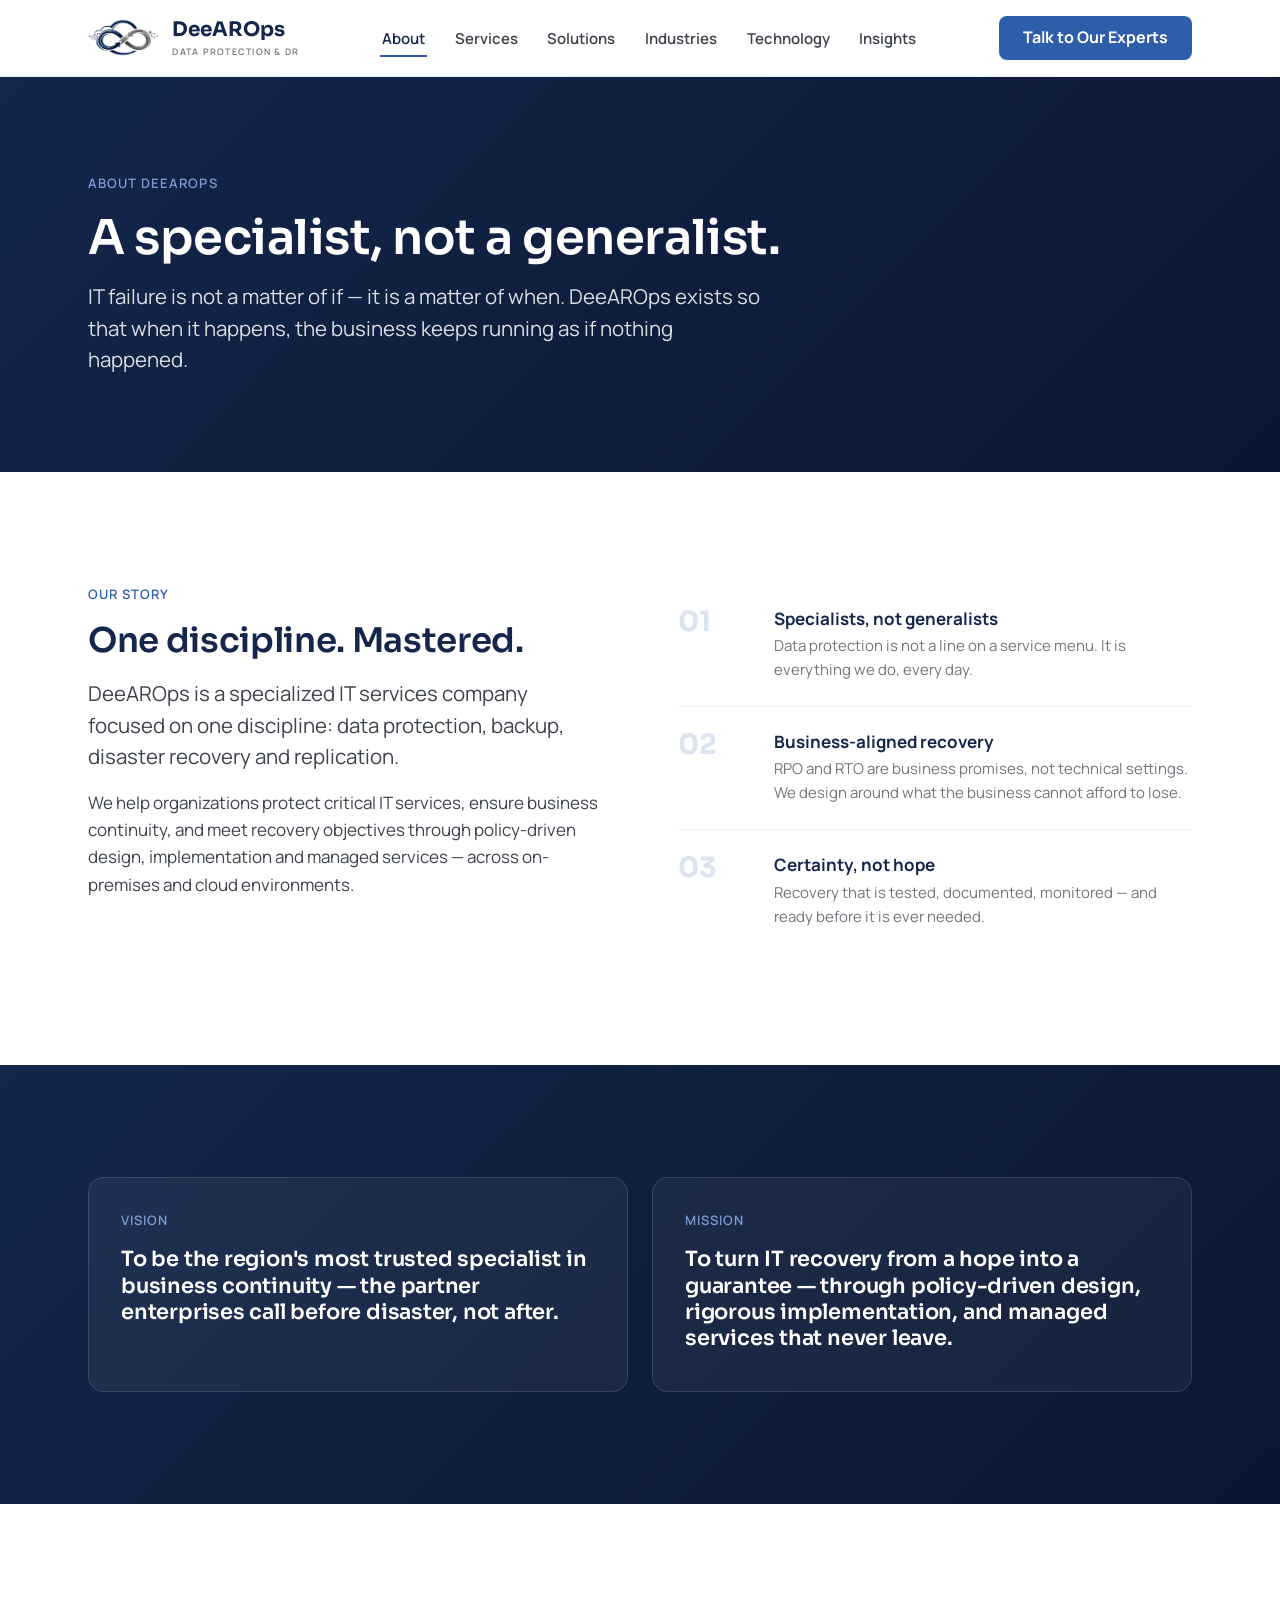
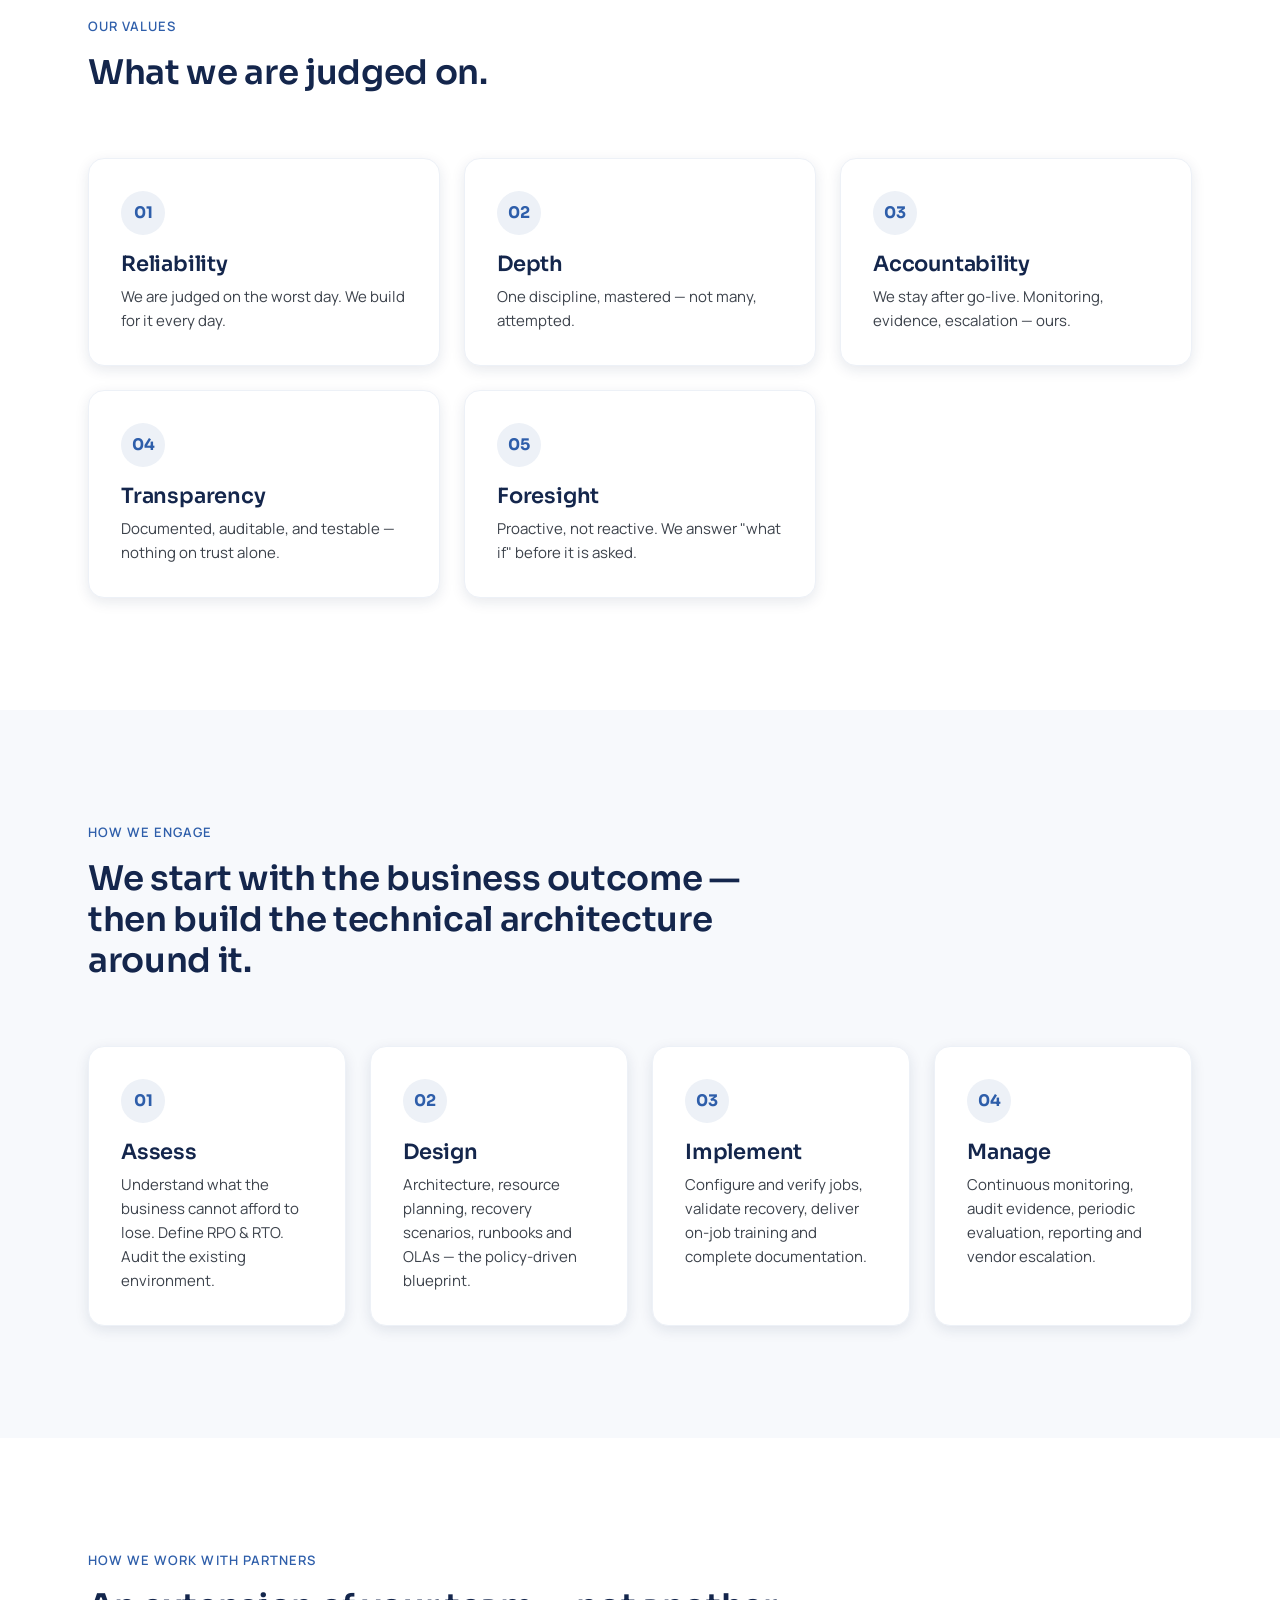
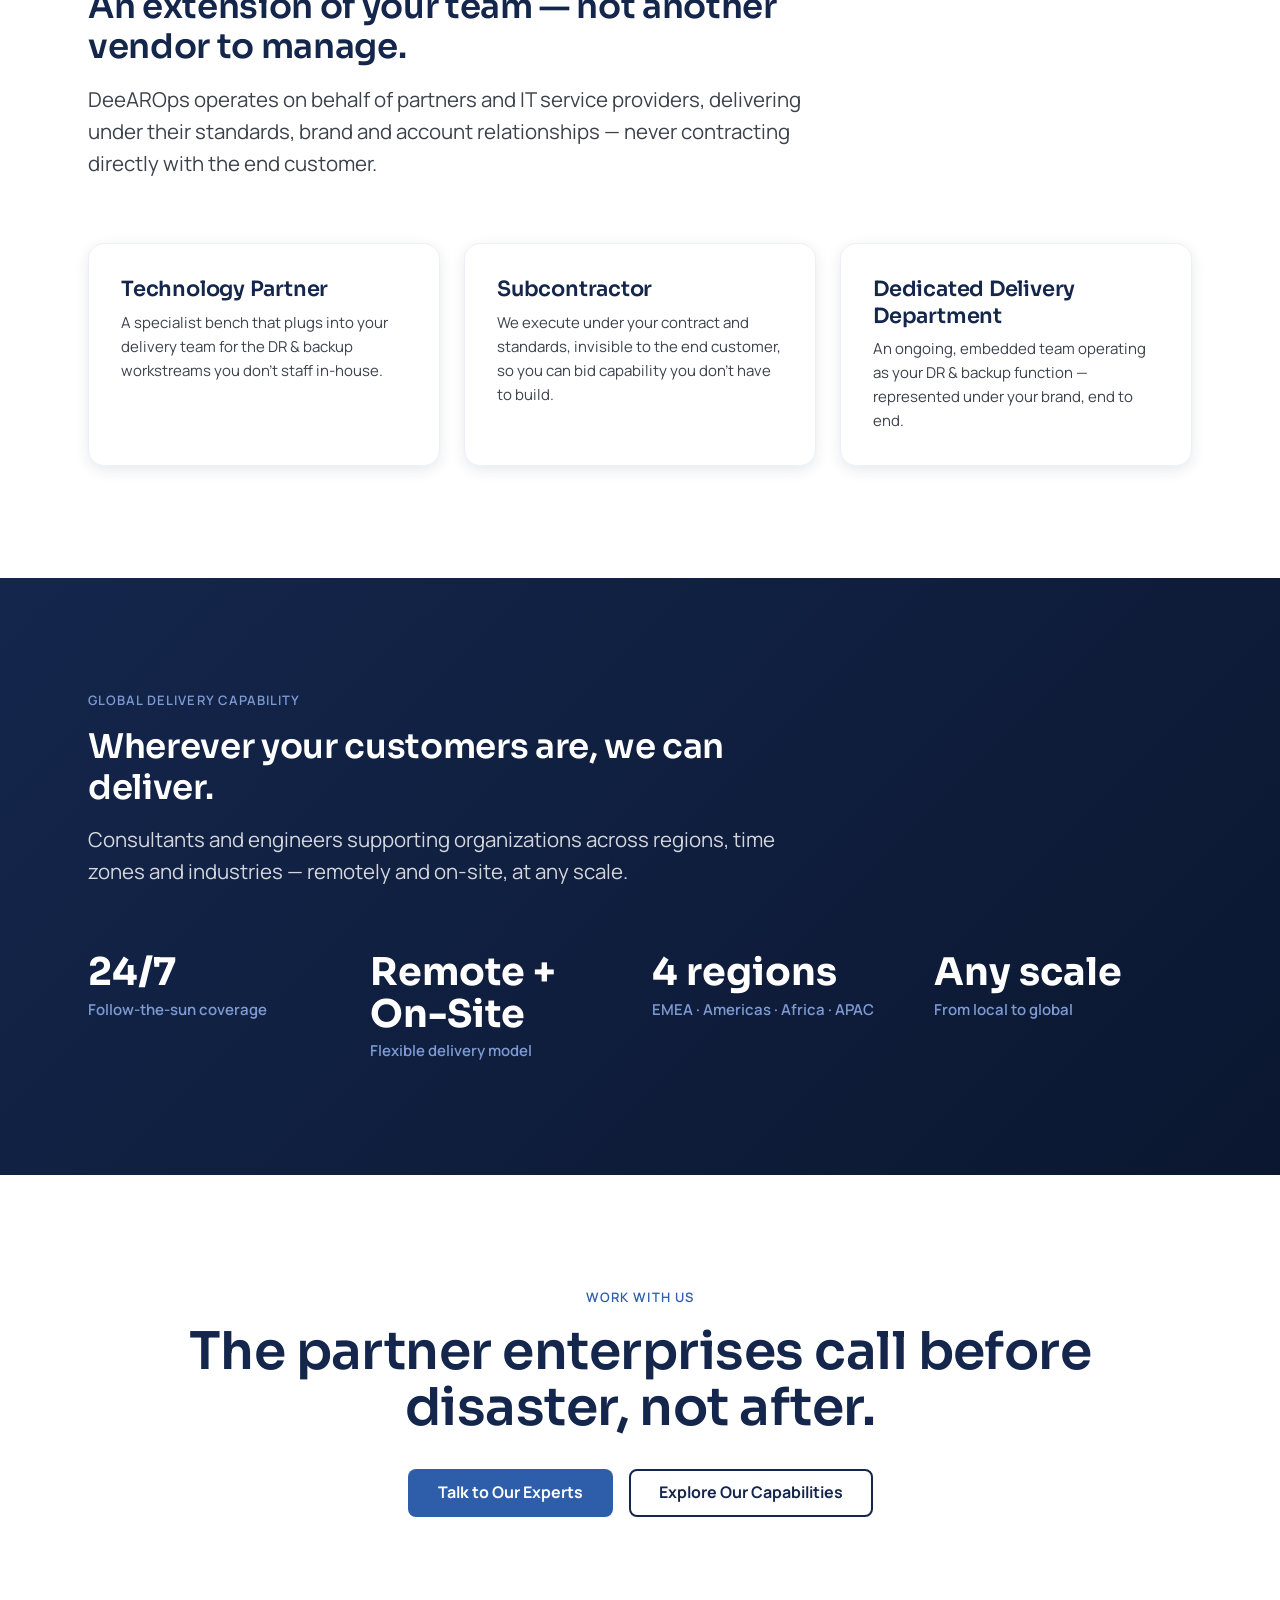
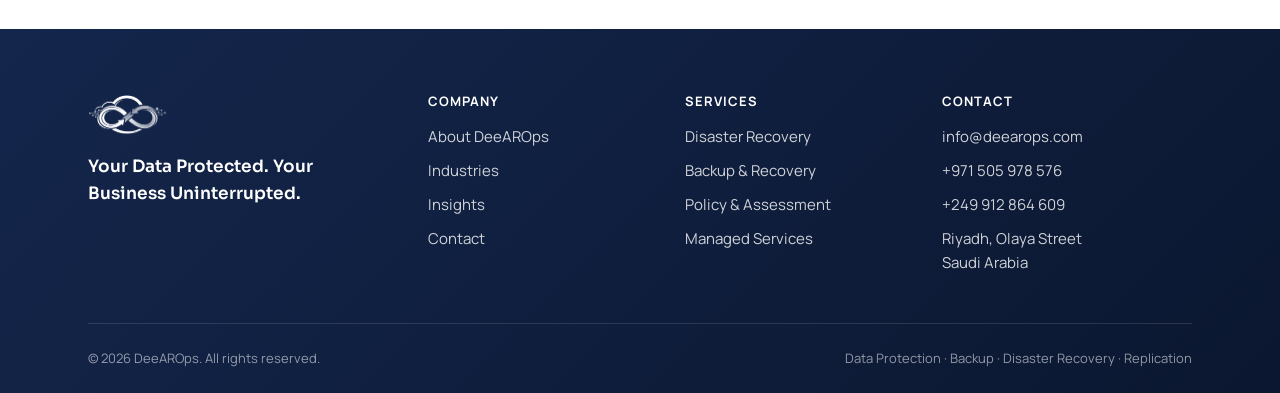
==== about.html @ 9488fcd0 "DeeAROps corporate website — brand-guideline-driven static site 8 pages (Home, About, Services, Solu" ====
<!DOCTYPE html>
<html lang="en">
<head>
<meta charset="utf-8">
<meta name="viewport" content="width=device-width, initial-scale=1">
<title>About DeeAROps — Specialists in Data Protection &amp; Disaster Recovery</title>
<meta name="description" content="DeeAROps does one thing — data protection, backup, disaster recovery and replication — as a vendor-neutral extension of our partners' teams, across regions and time zones.">
<link rel="canonical" href="https://www.deearops.com/about.html">
<meta property="og:type" content="website">
<meta property="og:title" content="About DeeAROps — A specialist, not a generalist">
<meta property="og:description" content="One discipline, mastered. Policy-driven data protection, backup and disaster recovery.">
<meta property="og:url" content="https://www.deearops.com/about.html">
<meta property="og:image" content="https://www.deearops.com/assets/logo-icon.png">
<link rel="icon" type="image/png" sizes="32x32" href="assets/favicon-32.png">
<link rel="apple-touch-icon" href="assets/apple-touch-icon.png">
<link rel="preconnect" href="https://fonts.googleapis.com">
<link rel="preconnect" href="https://fonts.gstatic.com" crossorigin>
<link href="https://fonts.googleapis.com/css2?family=Manrope:wght@400;600;700&family=Sora:wght@500;600;700&display=swap" rel="stylesheet">
<link rel="stylesheet" href="css/main.css">
<script src="js/main.js" defer></script>
</head>
<body>
<a class="skip-link" href="#main">Skip to content</a>

<header class="site-header">
  <div class="container nav-wrap">
    <a class="brand" href="index.html" aria-label="DeeAROps home">
      <img src="assets/logo-mark.png" alt="DeeAROps — infinity cloud logo" width="72" height="40">
      <span><span class="brand-name">DeeAROps</span><span class="brand-tag">Data Protection &amp; DR</span></span>
    </a>
    <nav class="site-nav" id="site-nav" aria-label="Main navigation">
      <ul>
        <li><a href="about.html" aria-current="page">About</a></li>
        <li><a href="services.html">Services</a></li>
        <li><a href="solutions.html">Solutions</a></li>
        <li><a href="industries.html">Industries</a></li>
        <li><a href="technology.html">Technology</a></li>
        <li><a href="insights.html">Insights</a></li>
        <li class="mobile-only"><a href="contact.html">Talk to Our Experts</a></li>
      </ul>
    </nav>
    <div class="nav-cta"><a class="btn btn-primary" href="contact.html">Talk to Our Experts</a></div>
    <button class="nav-toggle" type="button" aria-expanded="false" aria-controls="site-nav" aria-label="Open menu">
      <span class="bar"></span><span class="bar"></span><span class="bar"></span>
    </button>
  </div>
</header>

<main id="main">

  <section class="page-hero on-dark">
    <div class="container">
      <span class="eyebrow">About DeeAROps</span>
      <h1>A specialist, not a generalist.</h1>
      <p class="lead">IT failure is not a matter of if — it is a matter of when. DeeAROps exists so that when it happens, the business keeps running as if nothing happened.</p>
    </div>
  </section>

  <!-- Brand story -->
  <section class="section">
    <div class="container">
      <div class="two-col">
        <div class="reveal">
          <span class="eyebrow">Our story</span>
          <h2>One discipline. Mastered.</h2>
          <p class="lead" style="margin-top:16px;">DeeAROps is a specialized IT services company focused on one discipline: data protection, backup, disaster recovery and replication.</p>
          <p style="margin-top:16px;">We help organizations protect critical IT services, ensure business continuity, and meet recovery objectives through policy-driven design, implementation and managed services — across on-premises and cloud environments.</p>
        </div>
        <div>
          <div class="value-row reveal">
            <div class="idx">01</div>
            <div><h4>Specialists, not generalists</h4>
            <p class="muted" style="margin-top:4px;">Data protection is not a line on a service menu. It is everything we do, every day.</p></div>
          </div>
          <div class="value-row reveal reveal-d1">
            <div class="idx">02</div>
            <div><h4>Business-aligned recovery</h4>
            <p class="muted" style="margin-top:4px;">RPO and RTO are business promises, not technical settings. We design around what the business cannot afford to lose.</p></div>
          </div>
          <div class="value-row reveal reveal-d2">
            <div class="idx">03</div>
            <div><h4>Certainty, not hope</h4>
            <p class="muted" style="margin-top:4px;">Recovery that is tested, documented, monitored — and ready before it is ever needed.</p></div>
          </div>
        </div>
      </div>
    </div>
  </section>

  <!-- Vision & mission -->
  <section class="section band-navy on-dark">
    <div class="container">
      <div class="grid grid-2">
        <div class="card reveal">
          <span class="eyebrow">Vision</span>
          <h3>To be the region's most trusted specialist in business continuity — the partner enterprises call before disaster, not after.</h3>
        </div>
        <div class="card reveal reveal-d1">
          <span class="eyebrow">Mission</span>
          <h3>To turn IT recovery from a hope into a guarantee — through policy-driven design, rigorous implementation, and managed services that never leave.</h3>
        </div>
      </div>
    </div>
  </section>

  <!-- Values -->
  <section class="section">
    <div class="container">
      <div class="section-head reveal">
        <span class="eyebrow">Our values</span>
        <h2>What we are judged on.</h2>
      </div>
      <div class="grid grid-3">
        <div class="card reveal"><div class="step-num">01</div><h3>Reliability</h3><p>We are judged on the worst day. We build for it every day.</p></div>
        <div class="card reveal reveal-d1"><div class="step-num">02</div><h3>Depth</h3><p>One discipline, mastered — not many, attempted.</p></div>
        <div class="card reveal reveal-d2"><div class="step-num">03</div><h3>Accountability</h3><p>We stay after go-live. Monitoring, evidence, escalation — ours.</p></div>
        <div class="card reveal"><div class="step-num">04</div><h3>Transparency</h3><p>Documented, auditable, and testable — nothing on trust alone.</p></div>
        <div class="card reveal reveal-d1"><div class="step-num">05</div><h3>Foresight</h3><p>Proactive, not reactive. We answer "what if" before it is asked.</p></div>
      </div>
    </div>
  </section>

  <!-- Engagement model -->
  <section class="section bg-paper">
    <div class="container">
      <div class="section-head reveal">
        <span class="eyebrow">How we engage</span>
        <h2>We start with the business outcome — then build the technical architecture around it.</h2>
      </div>
      <div class="grid grid-4">
        <div class="card reveal">
          <div class="step-num">01</div><h3>Assess</h3>
          <p>Understand what the business cannot afford to lose. Define RPO &amp; RTO. Audit the existing environment.</p>
        </div>
        <div class="card reveal reveal-d1">
          <div class="step-num">02</div><h3>Design</h3>
          <p>Architecture, resource planning, recovery scenarios, runbooks and OLAs — the policy-driven blueprint.</p>
        </div>
        <div class="card reveal reveal-d2">
          <div class="step-num">03</div><h3>Implement</h3>
          <p>Configure and verify jobs, validate recovery, deliver on-job training and complete documentation.</p>
        </div>
        <div class="card reveal reveal-d3">
          <div class="step-num">04</div><h3>Manage</h3>
          <p>Continuous monitoring, audit evidence, periodic evaluation, reporting and vendor escalation.</p>
        </div>
      </div>
    </div>
  </section>

  <!-- Partner model -->
  <section class="section">
    <div class="container">
      <div class="section-head reveal">
        <span class="eyebrow">How we work with partners</span>
        <h2>An extension of your team — not another vendor to manage.</h2>
        <p class="lead">DeeAROps operates on behalf of partners and IT service providers, delivering under their standards, brand and account relationships — never contracting directly with the end customer.</p>
      </div>
      <div class="grid grid-3">
        <div class="card reveal">
          <h3>Technology Partner</h3>
          <p>A specialist bench that plugs into your delivery team for the DR &amp; backup workstreams you don't staff in-house.</p>
        </div>
        <div class="card reveal reveal-d1">
          <h3>Subcontractor</h3>
          <p>We execute under your contract and standards, invisible to the end customer, so you can bid capability you don't have to build.</p>
        </div>
        <div class="card reveal reveal-d2">
          <h3>Dedicated Delivery Department</h3>
          <p>An ongoing, embedded team operating as your DR &amp; backup function — represented under your brand, end to end.</p>
        </div>
      </div>
    </div>
  </section>

  <!-- Global delivery -->
  <section class="section band-navy on-dark">
    <div class="container">
      <div class="section-head reveal">
        <span class="eyebrow">Global delivery capability</span>
        <h2>Wherever your customers are, we can deliver.</h2>
        <p class="lead">Consultants and engineers supporting organizations across regions, time zones and industries — remotely and on-site, at any scale.</p>
      </div>
      <div class="grid grid-4">
        <div class="reveal"><div class="stat-num">24/7</div><div class="stat-label">Follow-the-sun coverage</div></div>
        <div class="reveal reveal-d1"><div class="stat-num">Remote + On-Site</div><div class="stat-label">Flexible delivery model</div></div>
        <div class="reveal reveal-d2"><div class="stat-num">4 regions</div><div class="stat-label">EMEA · Americas · Africa · APAC</div></div>
        <div class="reveal reveal-d3"><div class="stat-num">Any scale</div><div class="stat-label">From local to global</div></div>
      </div>
    </div>
  </section>

  <!-- Final CTA -->
  <section class="section cta-band">
    <div class="container reveal">
      <span class="eyebrow">Work with us</span>
      <h2 class="display">The partner enterprises call before disaster, not after.</h2>
      <div class="hero-ctas">
        <a class="btn btn-primary" href="contact.html">Talk to Our Experts</a>
        <a class="btn btn-secondary" href="services.html">Explore Our Capabilities</a>
      </div>
    </div>
  </section>

</main>

<footer class="site-footer">
  <div class="container">
    <div class="footer-main">
      <div class="footer-brand">
        <img src="assets/logo-mark-white.png" alt="DeeAROps logo" width="80" height="44">
        <p class="tagline">Your Data Protected. Your Business Uninterrupted.</p>
      </div>
      <nav class="footer-col" aria-label="Company">
        <h4>Company</h4>
        <ul>
          <li><a href="about.html">About DeeAROps</a></li>
          <li><a href="industries.html">Industries</a></li>
          <li><a href="insights.html">Insights</a></li>
          <li><a href="contact.html">Contact</a></li>
        </ul>
      </nav>
      <nav class="footer-col" aria-label="Services">
        <h4>Services</h4>
        <ul>
          <li><a href="services.html#disaster-recovery">Disaster Recovery</a></li>
          <li><a href="services.html#backup-recovery">Backup &amp; Recovery</a></li>
          <li><a href="services.html#service-levels">Policy &amp; Assessment</a></li>
          <li><a href="services.html#sla">Managed Services</a></li>
        </ul>
      </nav>
      <div class="footer-col">
        <h4>Contact</h4>
        <ul>
          <li><a href="mailto:info@deearops.com">info@deearops.com</a></li>
          <li><a href="tel:+971505978576">+971 505 978 576</a></li>
          <li><a href="tel:+249912864609">+249 912 864 609</a></li>
          <li>Riyadh, Olaya Street<br>Saudi Arabia</li>
        </ul>
      </div>
    </div>
    <div class="footer-bottom">
      <span>© 2026 DeeAROps. All rights reserved.</span>
      <span>Data Protection · Backup · Disaster Recovery · Replication</span>
    </div>
  </div>
</footer>
</body>
</html>
---- css/main.css ----
/* ==========================================================================
   DeeAROps — main.css
   Design tokens sourced from DeeAROps Brand Guidelines v1.1 (authoritative).
   Colors, type (Sora/Manrope), 8-pt spacing, radii, shadows, gradient rules.
   ========================================================================== */

:root {
  /* Primary palette */
  --navy: #14264C;
  --midnight: #0B1730;
  --steel: #71767C;
  /* Secondary & accent */
  --horizon: #2E5EAA;
  --horizon-dark: #274F90;
  --sky-steel: #7E9BD4;
  --cloud-blue: #DCE4F0;
  /* Neutrals */
  --ink: #10151F;
  --graphite: #3C424B;
  --silver: #9AA1AC;
  --mist: #EDF1F7;
  --paper: #F7F9FC;
  --white: #FFFFFF;

  /* The only permitted gradient: navy depth, 135deg */
  --grad-navy: linear-gradient(135deg, #14264C 0%, #0B1730 100%);

  /* Soft navy-tinted shadow */
  --shadow: 0 10px 30px rgba(20, 38, 76, 0.12);
  --shadow-sm: 0 4px 14px rgba(20, 38, 76, 0.10);

  /* Corner radius: 8 controls / 16 cards / 24 feature panels */
  --r-sm: 8px;
  --r-md: 16px;
  --r-lg: 24px;

  /* 8-point spacing scale */
  --s-1: 8px;  --s-2: 16px; --s-3: 24px; --s-4: 32px;
  --s-6: 48px; --s-8: 64px; --s-12: 96px;

  /* Type */
  --font-head: "Sora", "Segoe UI", "Helvetica Neue", sans-serif;
  --font-body: "Manrope", "Segoe UI", "Helvetica Neue", sans-serif;

  --fs-display: clamp(2.625rem, 5.5vw, 4.25rem);
  --fs-h1: clamp(2.125rem, 4vw, 3rem);
  --fs-h2: clamp(1.625rem, 2.8vw, 2.125rem);
  --fs-h3: 1.3125rem;
  --fs-h4: 1.0625rem;
  --fs-lead: clamp(1.125rem, 1.6vw, 1.3125rem);
  --fs-body: 1.0625rem;
  --fs-small: 0.9375rem;
  --fs-caption: 0.8125rem;

  --container: 1200px;
  --nav-h: 76px;
}

/* ---------- Reset ---------- */
*, *::before, *::after { box-sizing: border-box; }
* { margin: 0; }
html { scroll-behavior: smooth; }
body {
  font-family: var(--font-body);
  font-size: var(--fs-body);
  line-height: 1.6;
  color: var(--graphite);
  background: var(--white);
  -webkit-font-smoothing: antialiased;
  text-rendering: optimizeLegibility;
}
img, svg { display: block; max-width: 100%; }
a { color: var(--horizon); text-decoration: none; }
a:hover { text-decoration: underline; text-underline-offset: 3px; }
button { font: inherit; cursor: pointer; }
:focus-visible {
  outline: 3px solid var(--horizon);
  outline-offset: 2px;
  border-radius: 2px;
}

.skip-link {
  position: absolute; left: -999px; top: 0; z-index: 200;
  background: var(--navy); color: #fff; padding: 12px 20px;
  border-radius: 0 0 var(--r-sm) 0;
}
.skip-link:focus { left: 0; }

/* ---------- Typography ---------- */
h1, h2, h3, .display {
  font-family: var(--font-head);
  font-weight: 600;
  color: var(--navy);
  letter-spacing: -0.01em;
}
.display { font-size: var(--fs-display); line-height: 1.08; }
h1 { font-size: var(--fs-h1); line-height: 1.15; }
h2 { font-size: var(--fs-h2); line-height: 1.2; }
h3 { font-size: var(--fs-h3); line-height: 1.25; }
h4 {
  font-family: var(--font-body);
  font-weight: 700;
  font-size: var(--fs-h4);
  line-height: 1.3;
  color: var(--navy);
}
p.lead { font-size: var(--fs-lead); line-height: 1.55; color: var(--graphite); }
.eyebrow {
  font-family: var(--font-body);
  font-weight: 600;
  font-size: var(--fs-caption);
  letter-spacing: 0.08em;
  text-transform: uppercase;
  color: var(--horizon);
  display: block;
  margin-bottom: var(--s-2);
}
.on-dark .eyebrow { color: var(--sky-steel); }
.on-dark h1, .on-dark h2, .on-dark h3, .on-dark .display, .on-dark h4 { color: #fff; }
.on-dark p { color: rgba(255, 255, 255, 0.82); }
.muted { color: var(--steel); font-size: var(--fs-small); }

/* ---------- Layout ---------- */
.container {
  max-width: var(--container);
  margin-inline: auto;
  padding-inline: clamp(20px, 4vw, 48px);
}
.section { padding-block: clamp(64px, 9vw, 112px); }
.section-head { max-width: 720px; margin-bottom: clamp(40px, 6vw, 64px); }
.section-head.center { margin-inline: auto; text-align: center; }
.section-head h2 + p, .section-head h1 + p { margin-top: var(--s-2); }
.bg-paper { background: var(--paper); }
.bg-mist { background: var(--mist); }
.band-navy { background: var(--grad-navy); color: #fff; }

.grid { display: grid; gap: var(--s-3); }
.grid-2 { grid-template-columns: repeat(2, 1fr); }
.grid-3 { grid-template-columns: repeat(3, 1fr); }
.grid-4 { grid-template-columns: repeat(4, 1fr); }
@media (max-width: 980px) {
  .grid-3, .grid-4 { grid-template-columns: repeat(2, 1fr); }
}
@media (max-width: 640px) {
  .grid-2, .grid-3, .grid-4 { grid-template-columns: 1fr; }
}

/* ---------- Buttons ---------- */
.btn {
  display: inline-flex;
  align-items: center;
  justify-content: center;
  gap: 10px;
  min-height: 48px;
  padding: 12px 28px;
  border-radius: var(--r-sm);
  border: 2px solid transparent;
  font-family: var(--font-body);
  font-weight: 700;
  font-size: 1rem;
  line-height: 1.2;
  text-decoration: none;
  transition: background-color 0.2s ease, border-color 0.2s ease,
              color 0.2s ease, transform 0.2s ease, box-shadow 0.2s ease;
}
.btn:hover { text-decoration: none; transform: translateY(-1px); }
.btn:active { transform: translateY(0); }
.btn-primary { background: var(--horizon); color: #fff; }
.btn-primary:hover { background: var(--horizon-dark); box-shadow: var(--shadow-sm); }
.btn-secondary { border-color: var(--navy); color: var(--navy); background: transparent; }
.btn-secondary:hover { background: var(--navy); color: #fff; }
.on-dark .btn-primary { background: #fff; color: var(--navy); }
.on-dark .btn-primary:hover { background: var(--cloud-blue); }
.on-dark .btn-secondary { border-color: rgba(255,255,255,0.6); color: #fff; }
.on-dark .btn-secondary:hover { background: rgba(255,255,255,0.1); border-color: #fff; }
.text-link {
  font-weight: 700;
  color: var(--horizon);
  display: inline-flex;
  align-items: center;
  gap: 6px;
}
.text-link .arr { transition: transform 0.2s ease; }
.text-link:hover .arr { transform: translateX(4px); }

/* ---------- Header / navigation ---------- */
.site-header {
  position: sticky;
  top: 0;
  z-index: 100;
  background: rgba(255, 255, 255, 0.94);
  backdrop-filter: blur(10px);
  border-bottom: 1px solid var(--mist);
}
.nav-wrap {
  display: flex;
  align-items: center;
  justify-content: space-between;
  gap: var(--s-3);
  min-height: var(--nav-h);
}
.brand {
  display: flex;
  align-items: center;
  gap: 12px;
  text-decoration: none;
}
.brand:hover { text-decoration: none; }
.brand img { height: 40px; width: auto; }
.brand-name {
  font-family: var(--font-head);
  font-weight: 700;
  font-size: 1.25rem;
  color: var(--navy);
  line-height: 1.1;
}
.brand-tag {
  display: block;
  font-family: var(--font-body);
  font-size: 0.5625rem;
  font-weight: 600;
  letter-spacing: 0.14em;
  color: var(--steel);
  text-transform: uppercase;
  margin-top: 2px;
}
.site-nav ul {
  display: flex;
  align-items: center;
  gap: clamp(16px, 2vw, 32px);
  list-style: none;
  padding: 0;
}
.site-nav a {
  font-weight: 600;
  font-size: 0.9375rem;
  color: var(--graphite);
  padding: 8px 2px;
}
.site-nav a:hover { color: var(--navy); text-decoration: none; }
.site-nav a[aria-current="page"] {
  color: var(--navy);
  box-shadow: inset 0 -2px 0 var(--horizon);
}
.nav-cta { white-space: nowrap; }
.nav-cta .btn { min-height: 44px; padding: 10px 22px; }
.mobile-only { display: none; }
.nav-toggle {
  display: none;
  background: none;
  border: 0;
  padding: 10px;
  border-radius: var(--r-sm);
}
.nav-toggle .bar {
  display: block;
  width: 24px;
  height: 2px;
  background: var(--navy);
  margin: 5px 0;
  transition: transform 0.25s ease, opacity 0.25s ease;
}

@media (max-width: 1080px) {
  .mobile-only { display: block; }
  .nav-toggle { display: block; }
  .site-nav {
    position: fixed;
    inset: var(--nav-h) 0 0 0;
    background: var(--grad-navy);
    display: none;
    padding: var(--s-4) clamp(20px, 6vw, 48px);
    overflow-y: auto;
  }
  .site-nav.open { display: block; }
  .site-nav ul { flex-direction: column; align-items: flex-start; gap: 4px; }
  .site-nav li { width: 100%; border-bottom: 1px solid rgba(255,255,255,0.08); }
  .site-nav a {
    display: block;
    width: 100%;
    padding: 16px 4px;
    color: #fff;
    font-family: var(--font-head);
    font-size: 1.25rem;
  }
  .site-nav a:hover, .site-nav a[aria-current="page"] { color: var(--sky-steel); box-shadow: none; }
  .nav-open .nav-toggle .bar:nth-child(1) { transform: translateY(7px) rotate(45deg); }
  .nav-open .nav-toggle .bar:nth-child(2) { opacity: 0; }
  .nav-open .nav-toggle .bar:nth-child(3) { transform: translateY(-7px) rotate(-45deg); }
  .nav-open { overflow: hidden; }
}
@media (max-width: 560px) {
  .nav-cta { display: none; }
  .brand-tag { display: none; }
}

/* ---------- Hero ---------- */
.hero {
  position: relative;
  background: var(--grad-navy);
  color: #fff;
  overflow: hidden;
}
.hero-inner {
  position: relative;
  z-index: 2;
  display: grid;
  grid-template-columns: minmax(0, 1.1fr) minmax(0, 0.9fr);
  align-items: center;
  gap: clamp(32px, 5vw, 64px);
  padding-block: clamp(72px, 10vw, 128px);
}
.hero .display { color: #fff; }
.hero p.lead { color: rgba(255, 255, 255, 0.85); margin-top: var(--s-3); max-width: 560px; }
.hero-ctas { display: flex; flex-wrap: wrap; gap: var(--s-2); margin-top: var(--s-4); }
.hero-eyebrow {
  color: var(--sky-steel);
  font-weight: 600;
  font-size: var(--fs-caption);
  letter-spacing: 0.1em;
  text-transform: uppercase;
  margin-bottom: var(--s-2);
  display: block;
}
.hero-visual { position: relative; min-height: 320px; }
.hero-visual svg { width: 100%; height: auto; }
@media (max-width: 900px) {
  .hero-inner { grid-template-columns: 1fr; }
  .hero-visual { display: none; }
}

/* Hero network animation (CSS-driven, honors reduced motion) */
.net-line {
  stroke: var(--sky-steel);
  stroke-opacity: 0.35;
  stroke-width: 1.5;
  fill: none;
}
.net-flow {
  stroke: #fff;
  stroke-width: 1.5;
  fill: none;
  stroke-dasharray: 10 140;
  stroke-linecap: round;
  animation: flow 4.5s linear infinite;
}
.net-flow.f2 { animation-delay: -1.6s; }
.net-flow.f3 { animation-delay: -3.1s; }
@keyframes flow { to { stroke-dashoffset: -150; } }
.net-node { fill: var(--midnight); stroke: var(--sky-steel); stroke-width: 1.5; }
.net-node-core { fill: var(--horizon); stroke: #fff; }
.net-pulse {
  fill: none;
  stroke: var(--sky-steel);
  stroke-width: 1;
  opacity: 0;
  transform-origin: center;
  transform-box: fill-box;
  animation: pulse 3.6s ease-out infinite;
}
.net-pulse.p2 { animation-delay: 1.2s; }
.net-pulse.p3 { animation-delay: 2.4s; }
@keyframes pulse {
  0% { opacity: 0.7; transform: scale(0.4); }
  70%, 100% { opacity: 0; transform: scale(2.2); }
}
.net-label { font-family: var(--font-body); font-size: 10px; font-weight: 600; letter-spacing: 0.08em; fill: var(--sky-steel); }

/* Stats strip */
.stats-strip {
  position: relative;
  z-index: 2;
  border-top: 1px solid rgba(255, 255, 255, 0.12);
}
.stats-strip .grid { padding-block: var(--s-4); gap: var(--s-3); }
.stat-num {
  font-family: var(--font-head);
  font-weight: 700;
  font-size: clamp(1.75rem, 3vw, 2.375rem);
  color: #fff;
  line-height: 1.1;
}
.stat-label { color: var(--sky-steel); font-size: var(--fs-small); font-weight: 600; margin-top: 4px; }
.stat-sub { color: rgba(255,255,255,0.6); font-size: var(--fs-caption); }

/* ---------- Cards ---------- */
.card {
  background: var(--white);
  border: 1px solid var(--mist);
  border-radius: var(--r-md);
  padding: var(--s-4);
  box-shadow: var(--shadow-sm);
  transition: transform 0.25s ease, box-shadow 0.25s ease, border-color 0.25s ease;
}
.card:hover { transform: translateY(-4px); box-shadow: var(--shadow); border-color: var(--cloud-blue); }
.card h3, .card h4 { margin-bottom: var(--s-1); }
.card p { font-size: var(--fs-small); }
.card .text-link { margin-top: var(--s-2); font-size: var(--fs-small); }
.card-icon {
  width: 48px;
  height: 48px;
  border-radius: var(--r-sm);
  background: var(--mist);
  color: var(--navy);
  display: grid;
  place-items: center;
  margin-bottom: var(--s-2);
}
.card-icon svg { width: 26px; height: 26px; stroke: currentColor; }
.feature-panel {
  background: var(--paper);
  border: 1px solid var(--mist);
  border-radius: var(--r-lg);
  padding: clamp(24px, 4vw, 48px);
}
.on-dark .card {
  background: rgba(255, 255, 255, 0.05);
  border-color: rgba(255, 255, 255, 0.12);
  box-shadow: none;
}
.on-dark .card p { color: rgba(255, 255, 255, 0.78); }

/* Numbered step */
.step-num {
  font-family: var(--font-head);
  font-weight: 700;
  font-size: 1rem;
  color: var(--horizon);
  background: var(--mist);
  width: 44px;
  height: 44px;
  border-radius: 50%;
  display: grid;
  place-items: center;
  margin-bottom: var(--s-2);
}
.on-dark .step-num { background: rgba(255,255,255,0.1); color: var(--sky-steel); }

/* Value / numbered list rows */
.value-row {
  display: grid;
  grid-template-columns: 72px 1fr;
  gap: var(--s-3);
  padding-block: var(--s-3);
  border-bottom: 1px solid var(--mist);
}
.value-row:last-child { border-bottom: 0; }
.value-row .idx {
  font-family: var(--font-head);
  font-weight: 700;
  font-size: 1.75rem;
  color: var(--cloud-blue);
  line-height: 1;
}

/* ---------- Tabs ---------- */
.tabs { border-bottom: 2px solid var(--mist); display: flex; gap: 4px; flex-wrap: wrap; }
.tab-btn {
  background: none;
  border: 0;
  border-bottom: 3px solid transparent;
  margin-bottom: -2px;
  padding: 12px 18px;
  font-weight: 700;
  font-size: var(--fs-small);
  color: var(--steel);
  min-height: 48px;
  transition: color 0.2s ease, border-color 0.2s ease;
}
.tab-btn:hover { color: var(--navy); }
.tab-btn[aria-selected="true"] { color: var(--navy); border-bottom-color: var(--horizon); }
.tab-panel { padding-top: var(--s-4); }
.tab-panel[hidden] { display: none; }

/* ---------- Tables ---------- */
.table-wrap { overflow-x: auto; border-radius: var(--r-md); border: 1px solid var(--mist); box-shadow: var(--shadow-sm); }
table { border-collapse: collapse; width: 100%; min-width: 560px; background: #fff; }
caption { text-align: left; padding: var(--s-2); font-weight: 700; color: var(--navy); font-family: var(--font-head); }
th, td { text-align: left; padding: 14px 18px; font-size: var(--fs-small); }
thead th {
  background: var(--navy);
  color: #fff;
  font-family: var(--font-body);
  font-weight: 700;
  font-size: var(--fs-caption);
  letter-spacing: 0.06em;
  text-transform: uppercase;
}
tbody tr:nth-child(even) { background: var(--paper); }
tbody th { font-weight: 700; color: var(--navy); }
td { color: var(--graphite); }
.status { display: inline-flex; align-items: center; gap: 8px; font-weight: 600; }
.status::before { content: ""; width: 8px; height: 8px; border-radius: 50%; background: var(--horizon); }
.check-list { list-style: none; padding: 0; }
.check-list li { padding: 6px 0 6px 30px; position: relative; font-size: var(--fs-small); }
.check-list li::before {
  content: "";
  position: absolute;
  left: 2px;
  top: 12px;
  width: 14px;
  height: 8px;
  border-left: 2.5px solid var(--horizon);
  border-bottom: 2.5px solid var(--horizon);
  transform: rotate(-45deg);
}

/* ---------- Tech badges (typographic, per brand rules) ---------- */
.badge-grid { display: flex; flex-wrap: wrap; gap: 12px; }
.tech-badge {
  display: inline-flex;
  align-items: center;
  gap: 10px;
  background: #fff;
  border: 1px solid var(--cloud-blue);
  border-radius: var(--r-sm);
  padding: 8px 14px 8px 8px;
  font-size: var(--fs-small);
  font-weight: 600;
  color: var(--graphite);
}
.tech-badge .abbr {
  font-family: var(--font-head);
  font-weight: 700;
  font-size: 0.75rem;
  color: #fff;
  background: var(--navy);
  border-radius: 6px;
  min-width: 38px;
  height: 32px;
  display: inline-grid;
  place-items: center;
  padding-inline: 6px;
}
.pill {
  display: inline-block;
  background: var(--mist);
  color: var(--navy);
  font-weight: 700;
  font-size: var(--fs-caption);
  border-radius: 999px;
  padding: 6px 14px;
}

/* ---------- Forms ---------- */
.form-grid { display: grid; grid-template-columns: 1fr 1fr; gap: var(--s-3); }
.form-field.full { grid-column: 1 / -1; }
@media (max-width: 640px) { .form-grid { grid-template-columns: 1fr; } }
.form-field label {
  display: block;
  font-weight: 700;
  font-size: var(--fs-small);
  color: var(--navy);
  margin-bottom: 8px;
}
.form-field .req { color: var(--horizon); }
.form-field input,
.form-field select,
.form-field textarea {
  width: 100%;
  border: 1.5px solid var(--cloud-blue);
  border-radius: var(--r-sm);
  background: #fff;
  padding: 13px 16px;
  font: inherit;
  font-size: 1rem;
  color: var(--ink);
  transition: border-color 0.2s ease, box-shadow 0.2s ease;
}
.form-field input:focus,
.form-field select:focus,
.form-field textarea:focus {
  outline: none;
  border-color: var(--horizon);
  box-shadow: 0 0 0 3px rgba(46, 94, 170, 0.18);
}
.form-field input[aria-invalid="true"],
.form-field select[aria-invalid="true"],
.form-field textarea[aria-invalid="true"] { border-color: #B3261E; }
.field-error {
  display: none;
  color: #B3261E;
  font-size: var(--fs-caption);
  font-weight: 600;
  margin-top: 6px;
}
.field-error.visible { display: block; }
.form-note { font-size: var(--fs-caption); color: var(--steel); }
.form-status {
  display: none;
  border-radius: var(--r-sm);
  padding: 16px 20px;
  font-weight: 600;
  font-size: var(--fs-small);
  margin-top: var(--s-3);
}
.form-status.visible { display: flex; gap: 12px; align-items: flex-start; }
.form-status.success { background: #EDF7EF; color: #1E5631; border: 1px solid #BFE3C6; }
.form-status.error { background: #FBEDEC; color: #8C1D18; border: 1px solid #F2C4C0; }
.btn .spinner {
  display: none;
  width: 18px;
  height: 18px;
  border: 2.5px solid rgba(255, 255, 255, 0.35);
  border-top-color: #fff;
  border-radius: 50%;
  animation: spin 0.7s linear infinite;
}
.btn.loading .spinner { display: inline-block; }
.btn.loading { pointer-events: none; opacity: 0.85; }
@keyframes spin { to { transform: rotate(360deg); } }

/* ---------- Footer ---------- */
.site-footer { background: var(--grad-navy); color: rgba(255, 255, 255, 0.8); }
.footer-main {
  display: grid;
  grid-template-columns: 1.4fr 1fr 1fr 1.2fr;
  gap: var(--s-6);
  padding-block: var(--s-8) var(--s-6);
}
@media (max-width: 980px) { .footer-main { grid-template-columns: 1fr 1fr; } }
@media (max-width: 560px) { .footer-main { grid-template-columns: 1fr; } }
.footer-brand img { height: 44px; margin-bottom: var(--s-2); }
.footer-brand .tagline {
  font-family: var(--font-head);
  font-weight: 600;
  color: #fff;
  font-size: 1.0625rem;
  max-width: 280px;
}
.footer-col h4 {
  color: #fff;
  font-size: var(--fs-caption);
  text-transform: uppercase;
  letter-spacing: 0.08em;
  margin-bottom: var(--s-2);
}
.footer-col ul { list-style: none; padding: 0; display: grid; gap: 10px; }
.footer-col a { color: rgba(255, 255, 255, 0.8); font-size: var(--fs-small); }
.footer-col a:hover { color: #fff; }
.footer-col li { font-size: var(--fs-small); }
.footer-bottom {
  border-top: 1px solid rgba(255, 255, 255, 0.12);
  padding-block: var(--s-3);
  display: flex;
  flex-wrap: wrap;
  gap: var(--s-2);
  justify-content: space-between;
  font-size: var(--fs-caption);
  color: rgba(255, 255, 255, 0.55);
}

/* ---------- CTA band ---------- */
.cta-band { text-align: center; }
.cta-band .display { font-size: clamp(2rem, 4.5vw, 3.25rem); }
.cta-band p.lead { margin: var(--s-3) auto 0; max-width: 640px; }
.cta-band .hero-ctas { justify-content: center; }

/* ---------- Reveal on scroll (JS-gated: fully visible without JS) ---------- */
.js .reveal {
  opacity: 0;
  transform: translateY(24px);
  transition: opacity 0.6s ease, transform 0.6s ease;
}
.js .reveal.in { opacity: 1; transform: none; }
.reveal-d1 { transition-delay: 0.08s; }
.reveal-d2 { transition-delay: 0.16s; }
.reveal-d3 { transition-delay: 0.24s; }

/* ---------- Page hero (interior pages) ---------- */
.page-hero {
  background: var(--grad-navy);
  color: #fff;
  padding-block: clamp(56px, 8vw, 96px);
}
.page-hero h1 { color: #fff; max-width: 780px; }
.page-hero p.lead { color: rgba(255, 255, 255, 0.85); margin-top: var(--s-2); max-width: 680px; }

/* ---------- Insights ---------- */
.insight-card summary {
  cursor: pointer;
  list-style: none;
  display: block;
}
.insight-card summary::-webkit-details-marker { display: none; }
.insight-card summary .text-link .arr { transition: transform 0.25s ease; }
.insight-card[open] summary .text-link .arr { transform: rotate(90deg); }
.insight-body { padding-top: var(--s-2); }
.insight-body p { margin-bottom: var(--s-2); }

/* ---------- Misc ---------- */
.divider { border: 0; border-top: 1px solid var(--mist); margin-block: var(--s-6); }
.two-col {
  display: grid;
  grid-template-columns: minmax(0, 1fr) minmax(0, 1fr);
  gap: clamp(32px, 6vw, 80px);
  align-items: start;
}
@media (max-width: 900px) { .two-col { grid-template-columns: 1fr; } }
.sticky-aside { position: sticky; top: calc(var(--nav-h) + 24px); }
@media (max-width: 900px) { .sticky-aside { position: static; } }

/* ---------- Reduced motion ---------- */
@media (prefers-reduced-motion: reduce) {
  html { scroll-behavior: auto; }
  *, *::before, *::after {
    animation-duration: 0.001s !important;
    animation-iteration-count: 1 !important;
    transition-duration: 0.001s !important;
  }
  .js .reveal { opacity: 1; transform: none; }
  .net-flow, .net-pulse { animation: none; opacity: 0; }
}
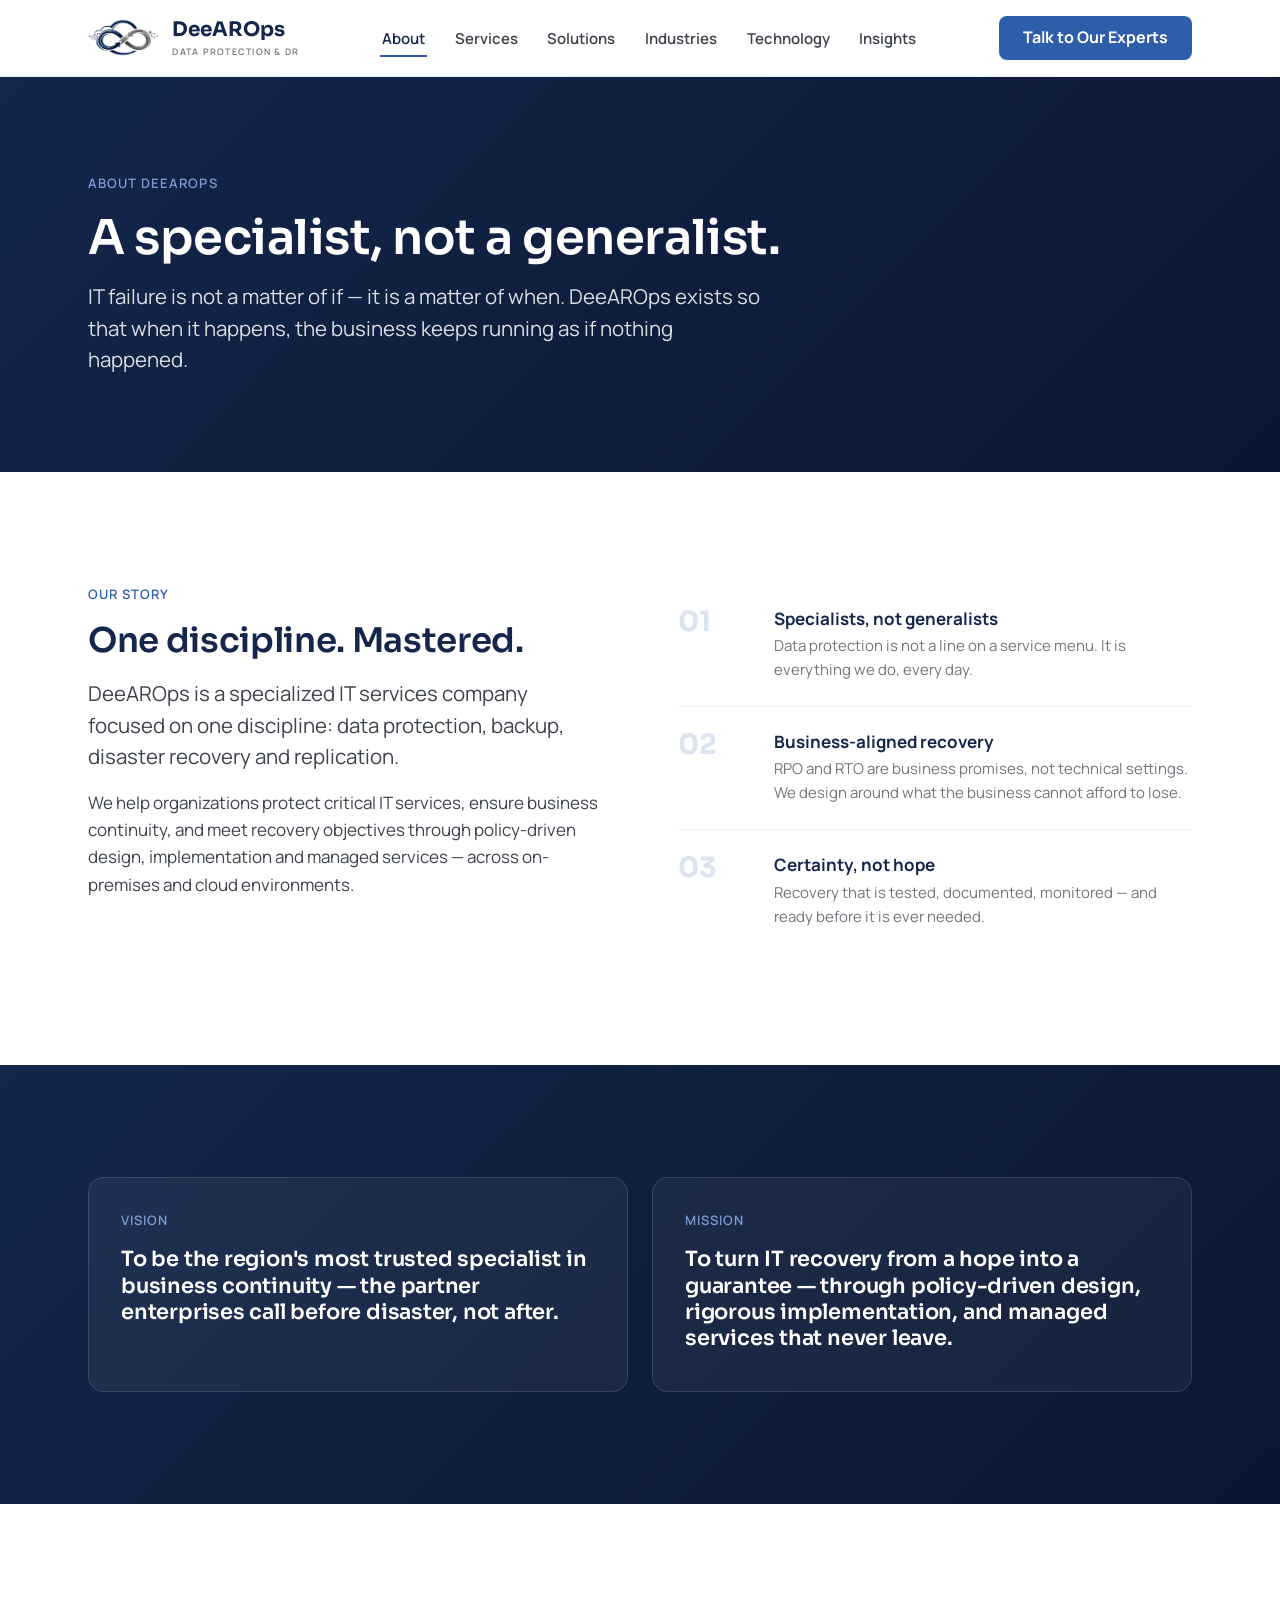
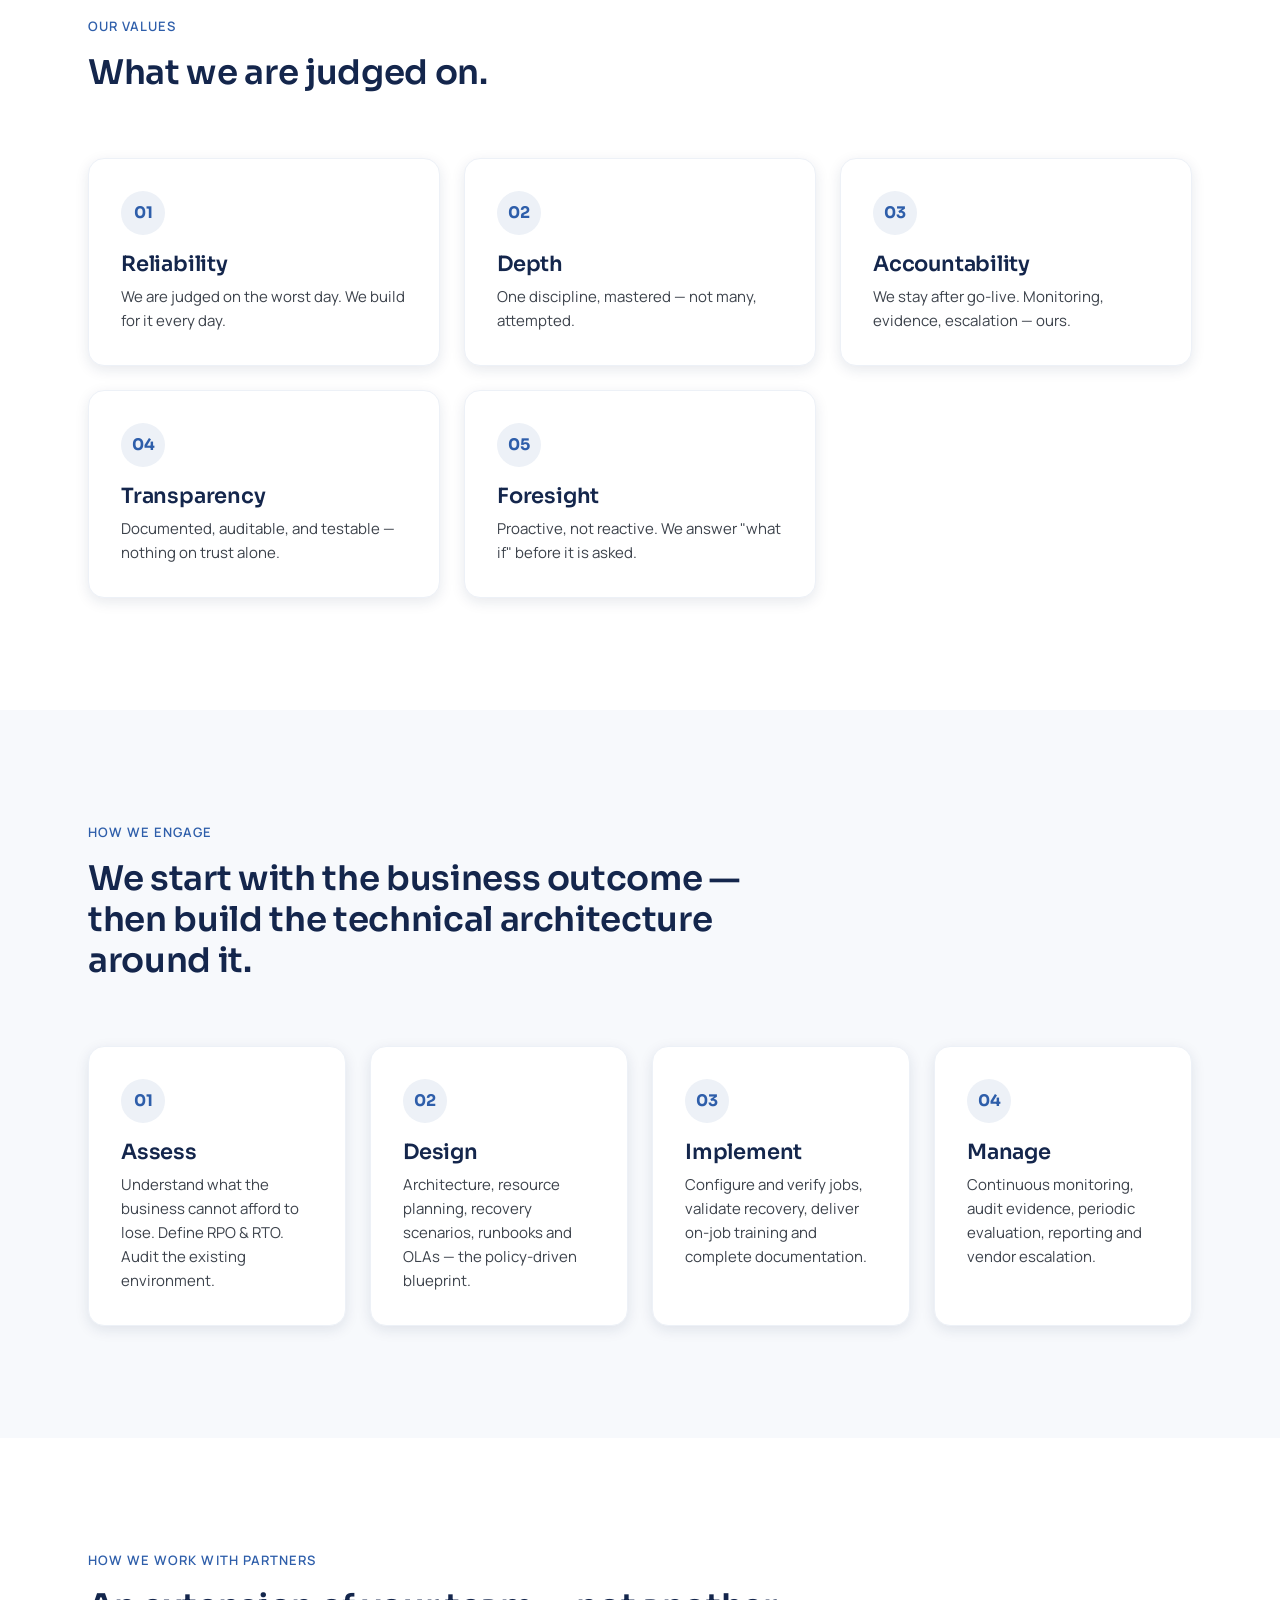
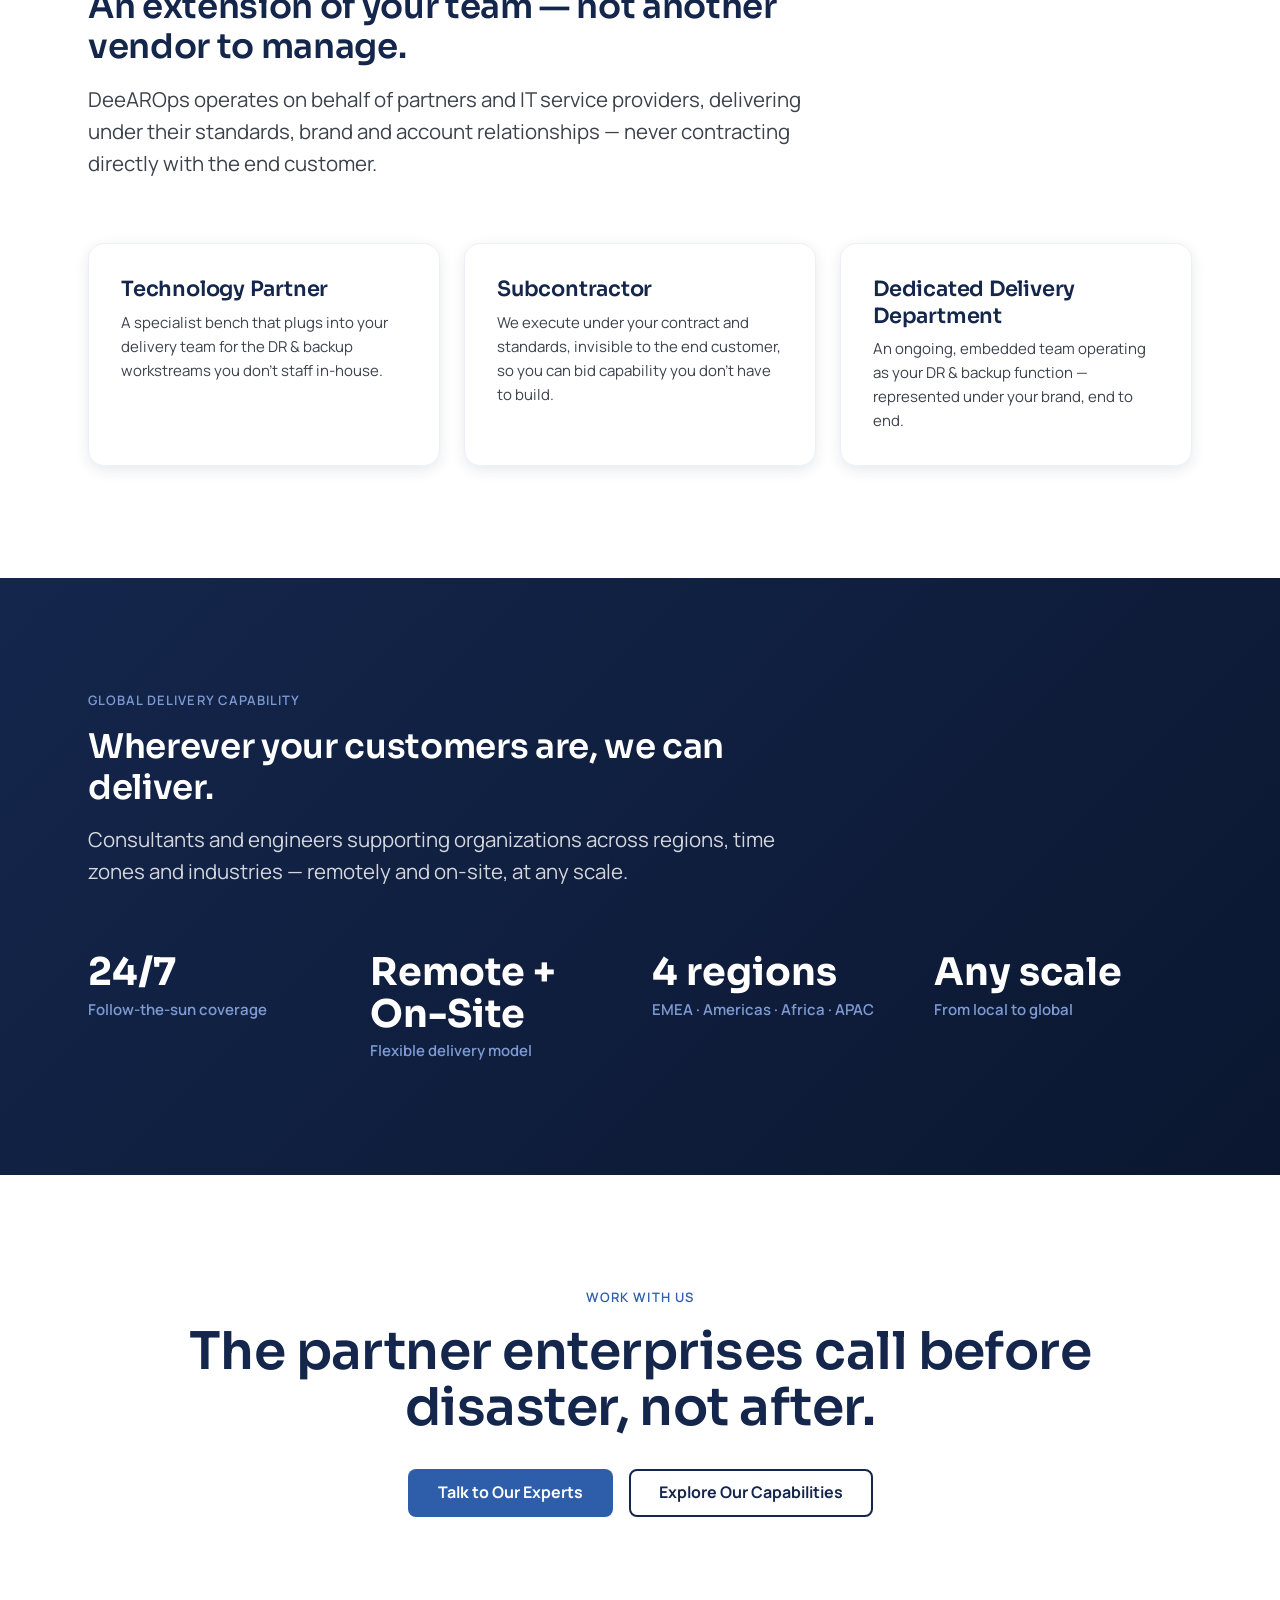
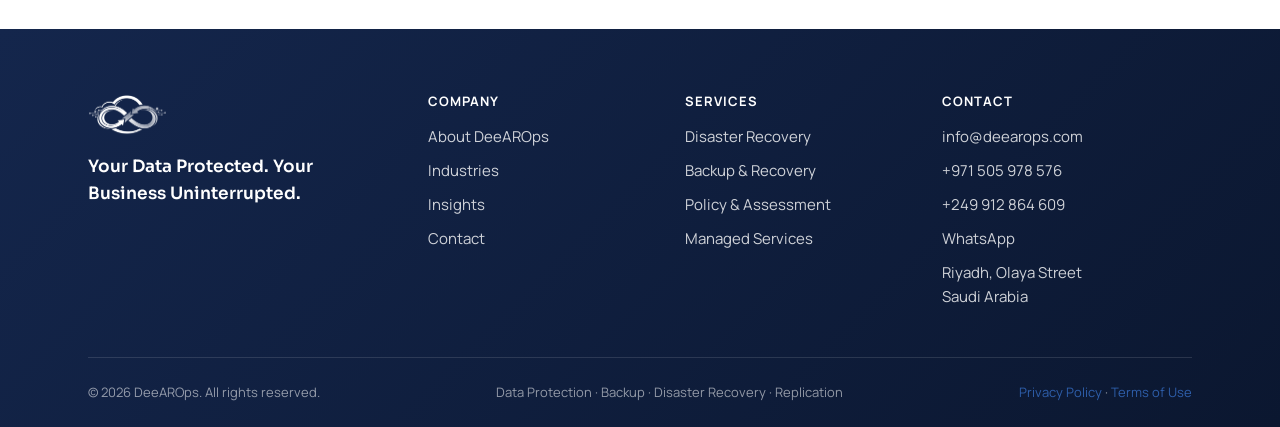
==== commit 1cf9744e: "Implement website review recommendations: legal pages, SEO, security hardening - Add Privacy Policy " ====
--- a/about.html
+++ b/about.html
@@ -3,14 +3,18 @@
 <head>
 <meta charset="utf-8">
 <meta name="viewport" content="width=device-width, initial-scale=1">
-<title>About DeeAROps — Specialists in Data Protection &amp; Disaster Recovery</title>
-<meta name="description" content="DeeAROps does one thing — data protection, backup, disaster recovery and replication — as a vendor-neutral extension of our partners' teams, across regions and time zones.">
+<title>About DeeAROps — Data Protection &amp; Disaster Recovery Specialists, Riyadh</title>
+<meta name="description" content="DeeAROps does one thing — data protection, backup, disaster recovery and replication — as a vendor-neutral extension of our partners' teams, headquartered in Riyadh and serving the GCC across regions and time zones.">
 <link rel="canonical" href="https://www.deearops.com/about.html">
 <meta property="og:type" content="website">
 <meta property="og:title" content="About DeeAROps — A specialist, not a generalist">
 <meta property="og:description" content="One discipline, mastered. Policy-driven data protection, backup and disaster recovery.">
 <meta property="og:url" content="https://www.deearops.com/about.html">
 <meta property="og:image" content="https://www.deearops.com/assets/logo-icon.png">
+<meta name="twitter:card" content="summary_large_image">
+<meta name="twitter:title" content="About DeeAROps — A specialist, not a generalist">
+<meta name="twitter:description" content="One discipline, mastered. Policy-driven data protection, backup and disaster recovery.">
+<meta name="twitter:image" content="https://www.deearops.com/assets/logo-icon.png">
 <link rel="icon" type="image/png" sizes="32x32" href="assets/favicon-32.png">
 <link rel="apple-touch-icon" href="assets/apple-touch-icon.png">
 <link rel="preconnect" href="https://fonts.googleapis.com">
@@ -60,7 +64,7 @@
   <section class="section">
     <div class="container">
       <div class="two-col">
-        <div class="reveal">
+        <div class="reveal sticky-aside">
           <span class="eyebrow">Our story</span>
           <h2>One discipline. Mastered.</h2>
           <p class="lead" style="margin-top:16px;">DeeAROps is a specialized IT services company focused on one discipline: data protection, backup, disaster recovery and replication.</p>
@@ -235,6 +239,7 @@
           <li><a href="mailto:info@deearops.com">info@deearops.com</a></li>
           <li><a href="tel:+971505978576">+971 505 978 576</a></li>
           <li><a href="tel:+249912864609">+249 912 864 609</a></li>
+          <li><a href="https://wa.me/971505978576" target="_blank" rel="noopener">WhatsApp</a></li>
           <li>Riyadh, Olaya Street<br>Saudi Arabia</li>
         </ul>
       </div>
@@ -242,6 +247,7 @@
     <div class="footer-bottom">
       <span>© 2026 DeeAROps. All rights reserved.</span>
       <span>Data Protection · Backup · Disaster Recovery · Replication</span>
+      <span><a href="privacy.html">Privacy Policy</a> · <a href="terms.html">Terms of Use</a></span>
     </div>
   </div>
 </footer>
--- a/css/main.css
+++ b/css/main.css
@@ -542,6 +542,123 @@
   padding: 6px 14px;
 }
 
+/* ---------- Technology ecosystem (interactive logo wall) ---------- */
+.eco-filters {
+  display: flex;
+  flex-wrap: wrap;
+  gap: 8px;
+  margin-bottom: var(--s-4);
+  overflow-x: auto;
+  padding-bottom: 4px;
+}
+.eco-filter {
+  background: var(--mist);
+  border: 1.5px solid transparent;
+  color: var(--graphite);
+  font-weight: 700;
+  font-size: var(--fs-caption);
+  padding: 10px 18px;
+  border-radius: 999px;
+  white-space: nowrap;
+  transition: background-color 0.2s ease, color 0.2s ease, border-color 0.2s ease;
+}
+.eco-filter:hover { border-color: var(--cloud-blue); }
+.eco-filter[aria-selected="true"] { background: var(--navy); color: #fff; }
+
+.eco-grid {
+  display: grid;
+  grid-template-columns: repeat(auto-fill, minmax(180px, 1fr));
+  gap: var(--s-3);
+}
+.eco-card {
+  position: relative;
+  display: flex;
+  flex-direction: column;
+  align-items: flex-start;
+  gap: 12px;
+  text-align: left;
+  background: #fff;
+  border: 1px solid var(--mist);
+  border-radius: var(--r-md);
+  padding: var(--s-3);
+  min-height: 168px;
+  overflow: hidden;
+  box-shadow: var(--shadow-sm);
+  transition: transform 0.25s ease, box-shadow 0.25s ease, border-color 0.25s ease;
+}
+.eco-card:hover, .eco-card:focus-visible {
+  transform: translateY(-4px);
+  box-shadow: var(--shadow);
+  border-color: var(--eco-c, var(--cloud-blue));
+}
+.eco-card[hidden] { display: none; }
+.eco-mark {
+  width: 52px;
+  height: 52px;
+  border-radius: 50%;
+  display: grid;
+  place-items: center;
+  font-family: var(--font-head);
+  font-weight: 700;
+  font-size: 0.9rem;
+  color: var(--eco-c, var(--navy));
+  background: color-mix(in srgb, var(--eco-c, var(--navy)) 12%, #fff);
+  border: 2px solid var(--eco-c, var(--navy));
+}
+.eco-name { font-family: var(--font-head); font-weight: 700; color: var(--navy); font-size: 0.95rem; }
+.eco-hint {
+  position: absolute;
+  inset: auto 0 0 0;
+  background: var(--grad-navy);
+  color: rgba(255, 255, 255, 0.92);
+  font-size: var(--fs-caption);
+  line-height: 1.5;
+  padding: var(--s-2) var(--s-3);
+  transform: translateY(100%);
+  opacity: 0;
+  transition: transform 0.25s ease, opacity 0.25s ease;
+}
+.eco-card:hover .eco-hint, .eco-card:focus-visible .eco-hint {
+  transform: translateY(0);
+  opacity: 1;
+}
+
+.eco-modal {
+  max-width: 460px;
+  width: calc(100% - 40px);
+  border: 0;
+  border-radius: var(--r-lg);
+  padding: 0;
+  box-shadow: var(--shadow);
+}
+.eco-modal::backdrop { background: rgba(11, 23, 48, 0.6); backdrop-filter: blur(2px); }
+.eco-modal-inner { padding: clamp(24px, 4vw, 40px); position: relative; }
+.eco-modal-close {
+  position: absolute;
+  top: 16px;
+  right: 16px;
+  width: 36px;
+  height: 36px;
+  border: 0;
+  border-radius: 50%;
+  background: var(--mist);
+  color: var(--navy);
+  font-size: 1.25rem;
+  line-height: 1;
+  display: grid;
+  place-items: center;
+}
+.eco-modal-close:hover { background: var(--cloud-blue); }
+.eco-modal-inner .eco-mark { margin-bottom: var(--s-2); }
+.eco-modal-inner .pill { margin-bottom: var(--s-2); }
+.eco-modal-inner h3 { margin-bottom: var(--s-2); }
+.eco-modal-inner p { margin-bottom: var(--s-3); color: var(--graphite); }
+
+@media (max-width: 560px) {
+  .eco-grid { grid-template-columns: repeat(auto-fill, minmax(140px, 1fr)); }
+  .eco-card { min-height: 148px; }
+}
+
 /* ---------- Forms ---------- */
 .form-grid { display: grid; grid-template-columns: 1fr 1fr; gap: var(--s-3); }
 .form-field.full { grid-column: 1 / -1; }
@@ -711,3 +828,68 @@
   .js .reveal { opacity: 1; transform: none; }
   .net-flow, .net-pulse { animation: none; opacity: 0; }
 }
+
+/* ---------- Back to top ---------- */
+.back-to-top {
+  position: fixed;
+  right: var(--s-3);
+  bottom: var(--s-3);
+  z-index: 150;
+  width: 46px;
+  height: 46px;
+  border-radius: 50%;
+  background: var(--navy);
+  color: #fff;
+  display: grid;
+  place-items: center;
+  box-shadow: var(--shadow);
+  opacity: 0;
+  transform: translateY(12px);
+  pointer-events: none;
+  transition: opacity 0.25s ease, transform 0.25s ease, background-color 0.2s ease;
+}
+.back-to-top.visible { opacity: 1; transform: none; pointer-events: auto; }
+.back-to-top:hover { background: var(--horizon); }
+.back-to-top svg { width: 18px; height: 18px; }
+
+/* ---------- Honeypot (anti-spam, invisible to real users) ---------- */
+.hp-field {
+  position: absolute;
+  left: -9999px;
+  top: -9999px;
+  width: 1px;
+  height: 1px;
+  overflow: hidden;
+}
+
+/* ---------- FAQ (reuses insight-card disclosure pattern) ---------- */
+.faq-list { display: grid; gap: var(--s-2); }
+.faq-item {
+  background: #fff;
+  border: 1px solid var(--mist);
+  border-radius: var(--r-md);
+  padding: var(--s-3);
+}
+.faq-item summary {
+  cursor: pointer;
+  list-style: none;
+  display: flex;
+  justify-content: space-between;
+  align-items: center;
+  gap: var(--s-2);
+  font-family: var(--font-head);
+  font-weight: 600;
+  color: var(--navy);
+}
+.faq-item summary::-webkit-details-marker { display: none; }
+.faq-item summary .arr { transition: transform 0.25s ease; flex-shrink: 0; }
+.faq-item[open] summary .arr { transform: rotate(90deg); }
+.faq-item .insight-body { padding-top: var(--s-2); }
+
+/* ---------- Legal pages ---------- */
+.legal-body { max-width: 72ch; }
+.legal-body h2 { margin-top: var(--s-6); margin-bottom: var(--s-2); }
+.legal-body h2:first-child { margin-top: 0; }
+.legal-body p, .legal-body li { color: var(--graphite); margin-bottom: var(--s-2); }
+.legal-body ul { padding-left: 1.25em; }
+.legal-updated { color: var(--steel); font-size: var(--fs-small); margin-bottom: var(--s-4); }
